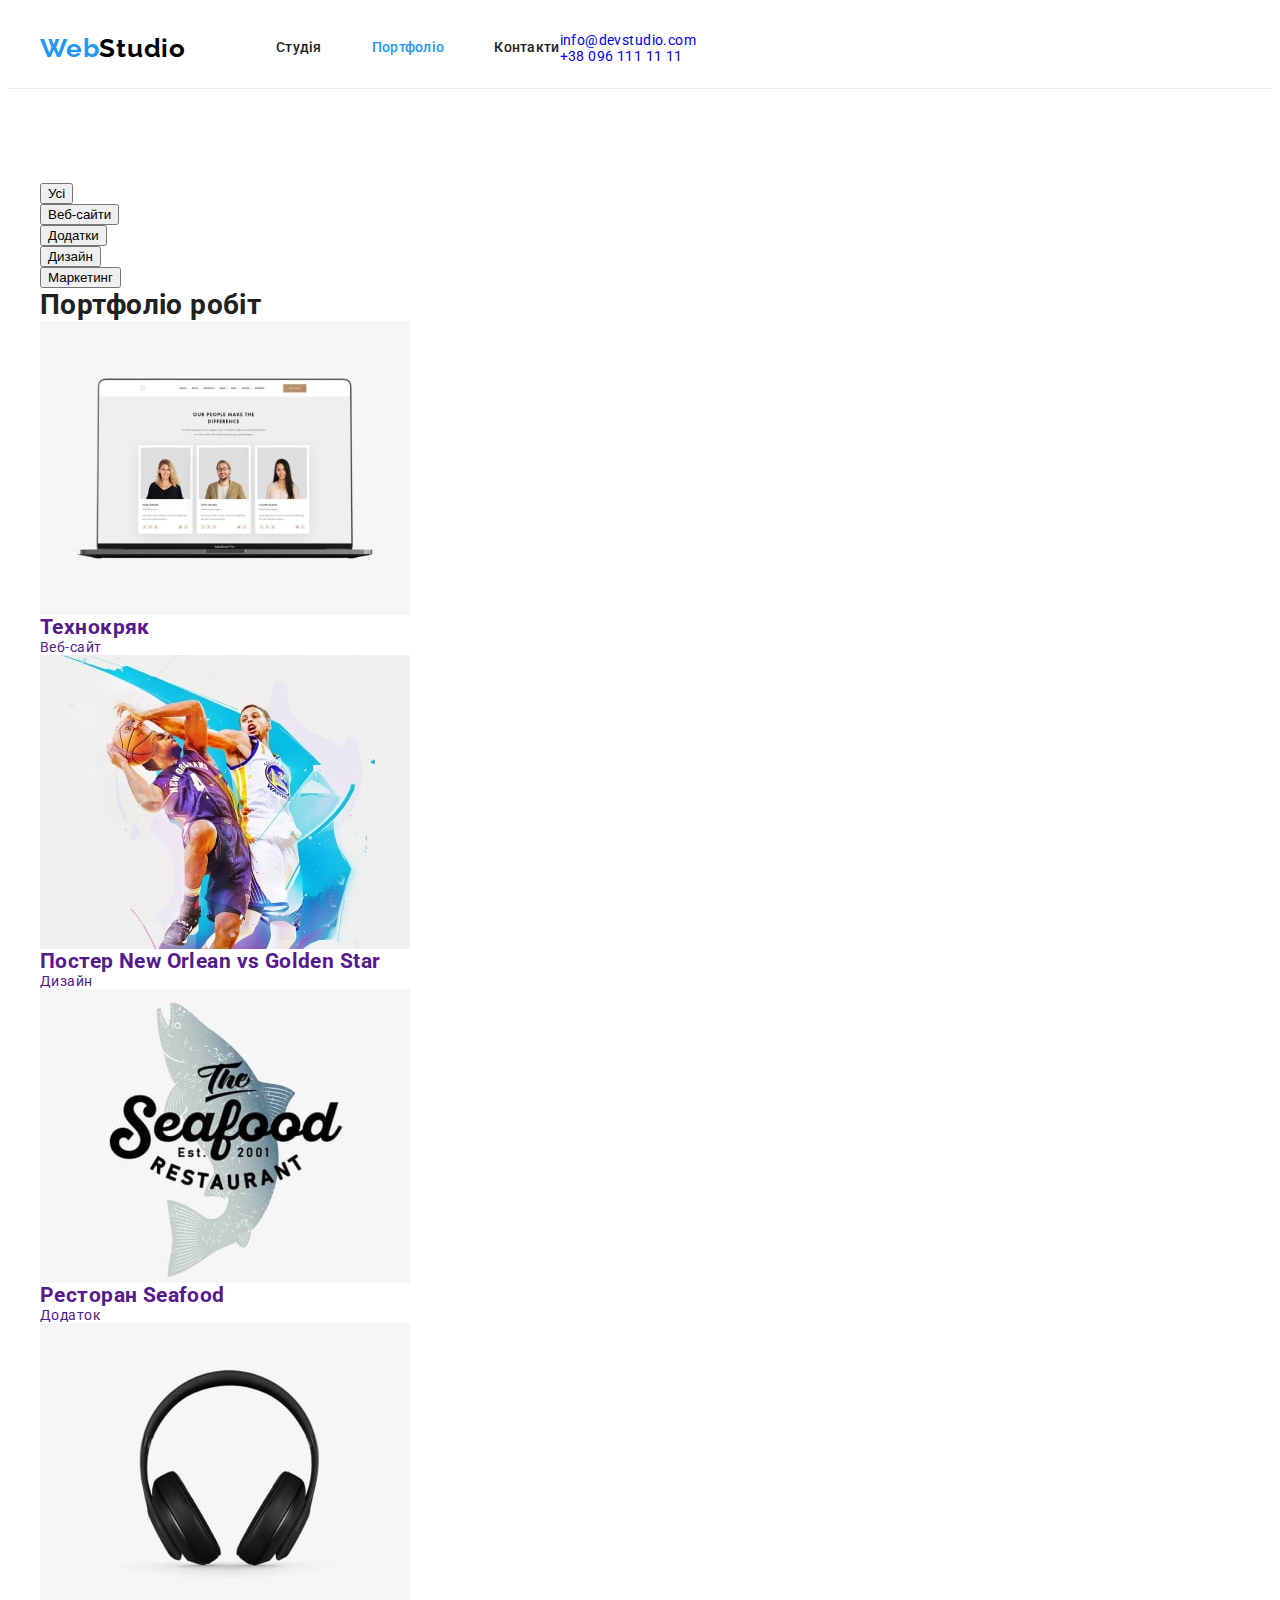
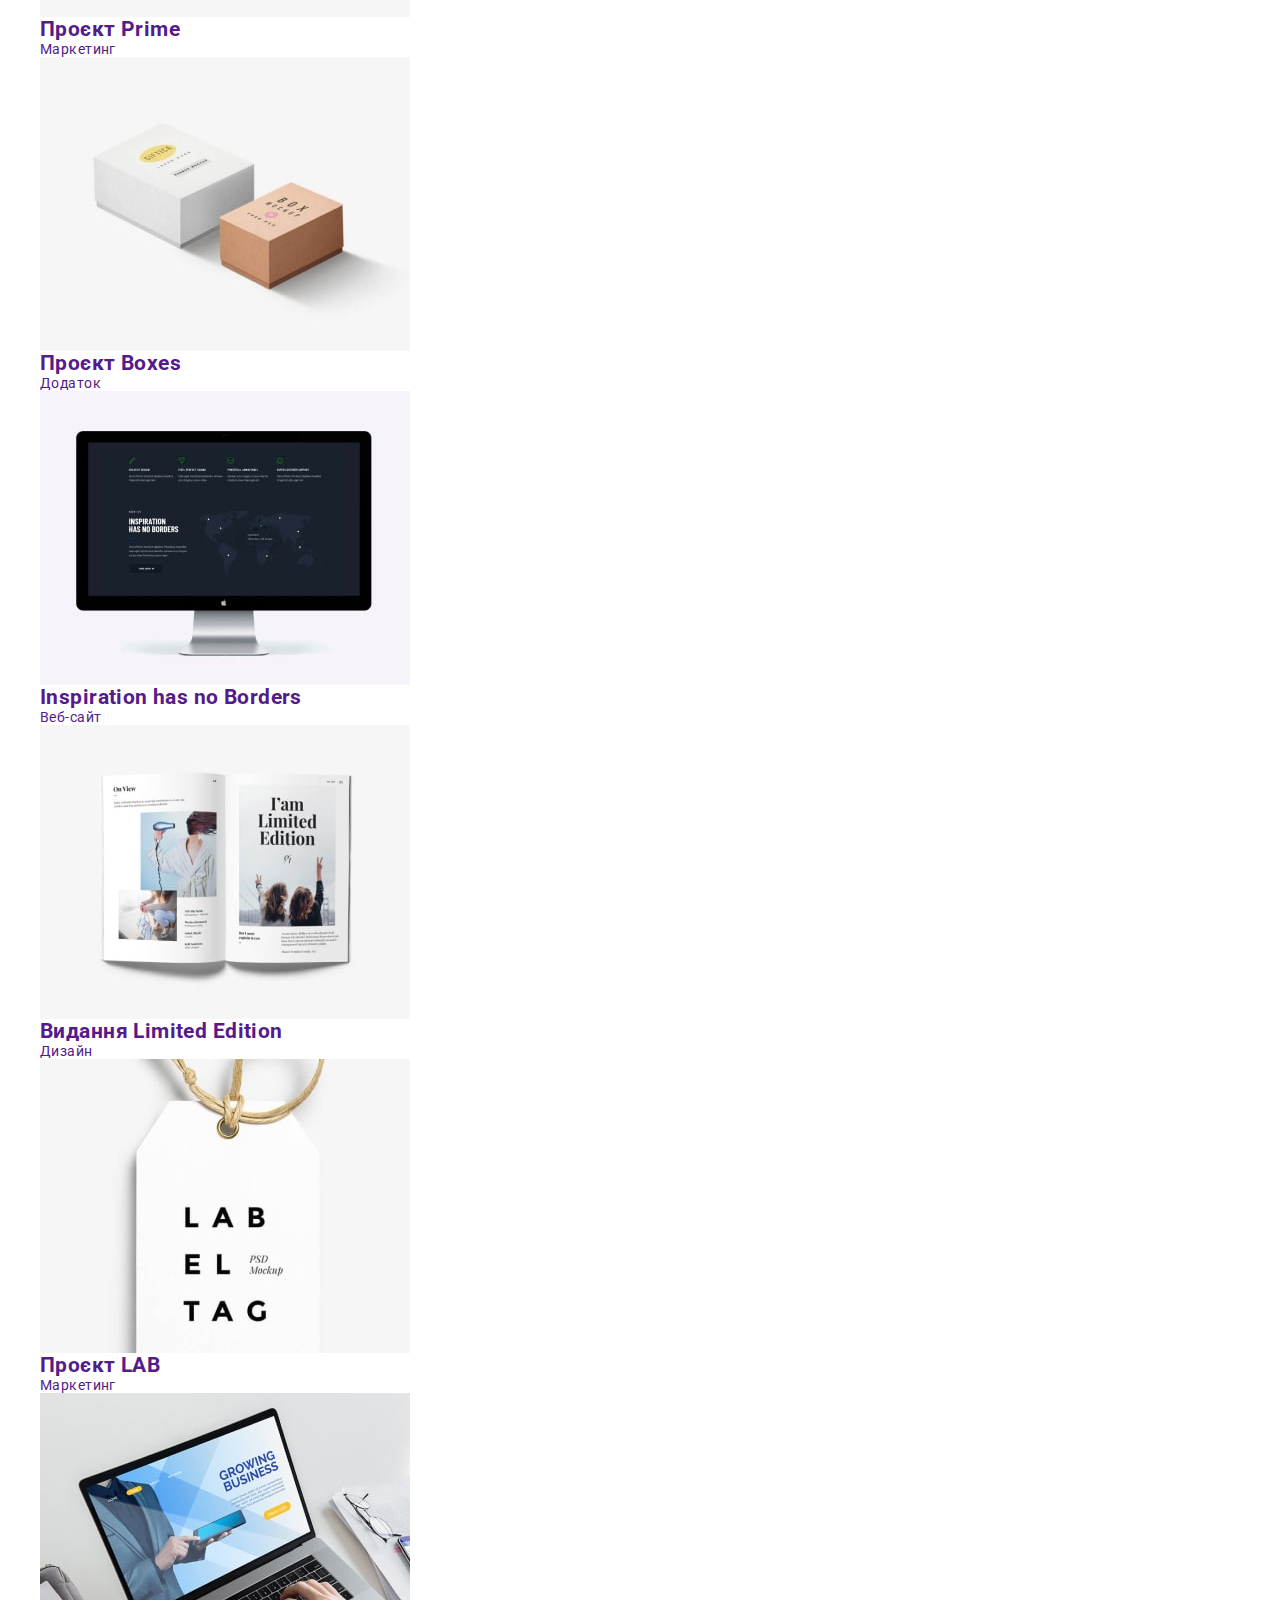
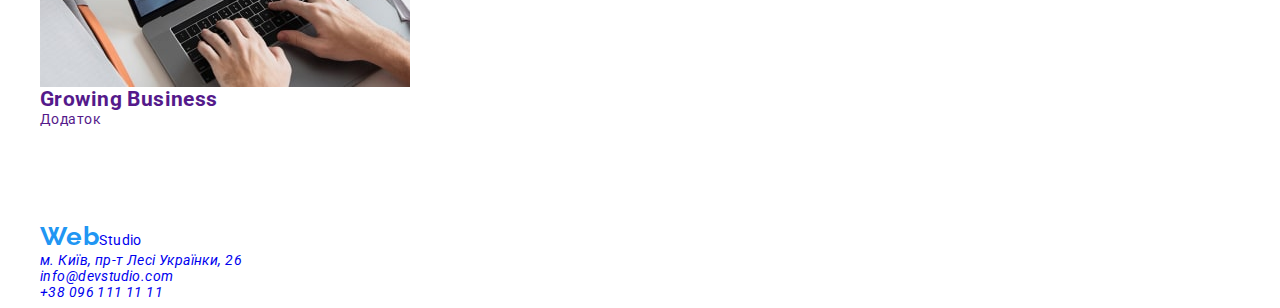
==== portfolio.html @ 4e90ebcf "copy files" ====
<!DOCTYPE html>
<html lang="uk">
  <head>
    <meta charset="UTF-8" />
    <meta http-equiv="X-UA-Compatible" content="IE=edge" />
    <meta name="viewport" content="width=device-width, initial-scale=1.0" />
    <title>My home work</title>
    <link
      rel="stylesheet"
      href="https://cdnjs.cloudflare.com/ajax/libs/modern-normalize/1.1.0/modern-normalize.min.css"
      integrity="sha512-wpPYUAdjBVSE4KJnH1VR1HeZfpl1ub8YT/NKx4PuQ5NmX2tKuGu6U/JRp5y+Y8XG2tV+wKQpNHVUX03MfMFn9Q=="
      crossorigin="anonymous"
      referrerpolicy="no-referrer"
    />
    <link rel="stylesheet" href="./css/style.css" />
    <link rel="preconnect" href="https://fonts.googleapis.com" />
    <link rel="preconnect" href="https://fonts.gstatic.com" crossorigin />
    <link
      href="https://fonts.googleapis.com/css2?family=Raleway:wght@700&family=Roboto:wght@400;500;700;900&display=swap"
      rel="stylesheet"
    />
  </head>
  <body>
    <!-- Хедер -->
    <header class="heder-section">
      <div class="container main-nav">
        <nav class="header-nav">
          <a class="logo-header link" href="./index.html"
            ><span class="logo-web">Web</span>Studio</a
          >
          <ul class="list site-nav">
            <li class="item"><a class="link nav-link" href="./index.html">Студія</a></li>
            <li class="item">
              <a class="link nav-link current" href="./portfolio.html">Портфоліо</a>
            </li>
            <li class="item"><a class="link nav-link" href="">Контакти</a></li>
          </ul>
        </nav>
        <ul class="list contact">
          <li class="contact-item">
            <a class="link header-email" href="mailto:info@devstudio.com">info@devstudio.com</a>
          </li>
          <li class="contact-item">
            <a class="link header-tel" href="tel:+380961111111">+38 096 111 11 11</a>
          </li>
        </ul>
      </div>
    </header>

    <!-- мєін -->
    <main>
      <section class="section">
        <div class="container">
          <!-- фільтр із кнопок -->
          <ul class="list btn-container">
            <li><button class="button-filter" type="button">Усі</button></li>
            <li><button class="button-filter" type="button">Веб-сайти</button></li>
            <li><button class="button-filter" type="button">Додатки</button></li>
            <li><button class="button-filter" type="button">Дизайн</button></li>
            <li><button class="button-filter" type="button">Маркетинг</button></li>
          </ul>

          <h1 class="visually-hidden">Портфоліо робіт</h1>

          <ul class="list net">
            <li class="net-item">
              <a class="link" href=""
                ><img class="picture-card" src="./images/texno.jpg" width="370" alt="img-card" />
                <div class="card-border">
                  <h2 class="title-card-portfolio">Технокряк</h2>
                  <p class="text-card-portfolio">Веб-сайт</p>
                </div></a
              >
            </li>

            <li class="net-item">
              <a class="link" href=""
                ><img class="picture-card" src="./images/poster.jpg" width="370" alt="img-card" />
                <div class="card-border">
                  <h2 class="title-card-portfolio">Постер New Orlean vs Golden Star</h2>
                  <p class="text-card-portfolio">Дизайн</p>
                </div></a
              >
            </li>

            <li class="net-item">
              <a class="link" href=""
                ><img
                  class="picture-card"
                  src="./images/restaurant.jpg"
                  width="370"
                  alt="img-card"
                />
                <div class="card-border">
                  <h2 class="title-card-portfolio">Ресторан Seafood</h2>
                  <p class="text-card-portfolio">Додаток</p>
                </div></a
              >
            </li>

            <li class="net-item">
              <a class="link" href=""
                ><img class="picture-card" src="./images/prime.jpg" width="370" alt="img-card" />
                <div class="card-border">
                  <h2 class="title-card-portfolio">Проєкт Prime</h2>
                  <p class="text-card-portfolio">Маркетинг</p>
                </div></a
              >
            </li>

            <li class="net-item">
              <a class="link" href=""
                ><img class="picture-card" src="./images/boxes.jpg" width="370" alt="img-card" />
                <div class="card-border">
                  <h2 class="title-card-portfolio">Проєкт Boxes</h2>
                  <p class="text-card-portfolio">Додаток</p>
                </div></a
              >
            </li>

            <li class="net-item">
              <a class="link" href=""
                ><img class="picture-card" src="./images/site.jpg" width="370" alt="img-card" />
                <div class="card-border">
                  <h2 class="title-card-portfolio">Inspiration has no Borders</h2>
                  <p class="text-card-portfolio">Веб-сайт</p>
                </div></a
              >
            </li>

            <li class="net-item">
              <a class="link" href=""
                ><img class="picture-card" src="./images/magazine.jpg" width="370" alt="img-card" />
                <div class="card-border">
                  <h2 class="title-card-portfolio">Видання Limited Edition</h2>
                  <p class="text-card-portfolio">Дизайн</p>
                </div></a
              >
            </li>

            <li class="net-item">
              <a class="link" href=""
                ><img class="picture-card" src="./images/lab.jpg" width="370" alt="img-card" />
                <div class="card-border">
                  <h2 class="title-card-portfolio">Проєкт LAB</h2>
                  <p class="text-card-portfolio">Маркетинг</p>
                </div></a
              >
            </li>

            <li class="net-item">
              <a class="link" href=""
                ><img class="picture-card" src="./images/addition.jpg" width="370" alt="img-card" />
                <div class="card-border">
                  <h2 class="title-card-portfolio">Growing Business</h2>
                  <p class="text-card-portfolio">Додаток</p>
                </div></a
              >
            </li>
          </ul>
        </div>
      </section>
    </main>
    <!-- Футер -->
    <footer class="footer">
      <div class="container">
        <a class="logo-footer link" href="./index.html"><span class="logo-web">Web</span>Studio</a>

        <address class="adress">
          <ul class="list">
            <li class="adress-item">
              <a
                class="fiz-adress link"
                href="https://goo.gl/maps/s4aSejZRAGrqeDKE9"
                target="_blank"
                rel="noreferrer noopener"
                >м. Київ, пр-т Лесі Українки, 26</a
              >
            </li>
            <li class="adress-item">
              <a class="footer-mail-phoneess link" href="mailto:info@devstudio.com"
                >info@devstudio.com</a
              >
            </li>
            <li class="adress-item">
              <a class="footer-mail-phoneess link" href="tel:+380961111111">+38 096 111 11 11</a>
            </li>
          </ul>
        </address>
      </div>
    </footer>
  </body>
</html>
---- css/style.css ----
:root {
  --body-background: #ffffff;
  --acent: #2196f3;
  --black-logo-header: #000000;
  --nav-header-link: #212121;
  --nav-header-contact: #757575;
  --hero-title: #ffffff;
  --button-hero: #2196f3;
  --hero-background: #2f303a;
  --title: #212121;
  --filter-buttons: #212121;
  --text: #212121;
  --white-logo-footer: #ffffff;
  --button-hero-title: #ffffff;
  --bkg-section-our-team: #f5f4fa;
  --footer-bkg: #2f303a;
  --logo-footer: #ffffff;
  --footer-mail-phone: rgba(255, 255, 255, 0.6);
  --fiz-adress: #ffffff;
  --button-filter: #f5f4fa;
  --button-title: #212121;
  --button-title-hover: #ffffff;
  --bkg-card-portfolio: #ffffff;
  --text-card-portfolio: #757575;
  --paragraf: #757575;
  --border-heder: #ececec;
  --border-heder-portfolio: #d9d9d9;
  --net-item-border: #eeeeee;
}

/*==== скидання стилів =====*/
p,
h1,
h2,
h3,
h4,
h5,
h6 {
  margin: 0;
}
ul {
  margin: 0;
  padding-left: 0;
}

body {
  font-family: 'Roboto', sans-serif;
  letter-spacing: 0.03em;
  font-size: 14px;
  color: var(--text);
  background-color: var(--body-background);
}

img {
  display: block;
  max-width: 100%;
  height: auto;
}
.list {
  list-style: none;
}

.link {
  text-decoration: none;
}

.container {
  width: 1200px;
  padding-left: 15px;
  padding-right: 15px;
  margin: 0 auto;
}

.section {
  padding-top: 94px;
  padding-bottom: 94px;
}

/* ====HEADER ====*/
.heder-section {
  border-bottom: 1px solid var(--border-heder);
}

.header-nav {
  display: flex;
  align-items: center;
}

.main-nav {
  display: flex;
  align-items: center;
}

.logo-web {
  font-family: 'Raleway';
  font-style: normal;
  font-weight: 700;
  font-size: 26px;
  line-height: 1.19;
  letter-spacing: 0.03em;
  color: var(--acent);
}

.logo-header {
  font-family: 'Raleway';
  font-style: normal;
  font-weight: 700;
  font-size: 26px;
  line-height: 1.19;
  letter-spacing: 0.03em;
  color: var(--black-logo-header);
}

.site-nav {
  display: flex;
  margin-left: 90px;
}

.site-nav .item:not(:last-child) {
  margin-right: 50px;
}

.nav-link {
  display: block;
  padding-top: 32px;
  padding-bottom: 32px;

  font-weight: 500;
  font-size: 14px;
  line-height: 1.14;
  letter-spacing: 0.02em;
  color: var(--nav-header-link);
}

.current {
  color: var(--acent);

.nav-link:hover,
.nav-link:focus {
  color: var(--acent);
}

.contact {
  display: flex;
  margin-left: auto;
}

.contact-item {
  display: block;
}

.contact-item + .contact-item {
  margin-left: 50px;
}

.header-tel,
.header-email {
  font-weight: 500;
  font-size: 14px;
  line-height: 1.14;
  letter-spacing: 0.02em;
  color: #757575;
}

.header-tel:hover,
.header-tel:focus {
  color: var(--acent);
}

.header-email:hover,
.header-email:focus {
  color: var(--acent);
}

/* =============HERO=============== */
/* .hero.section {
  width: 1600px;
  margin: 0 auto;
  text-align: center; */

.hero-title {
  text-align: center;
  margin-left: auto;
  margin-right: auto;
  margin-bottom: 30px;
  width: 696px;

  font-weight: 900;
  font-size: 44px;
  line-height: 1.36;
  letter-spacing: 0.06em;
  text-transform: uppercase;
  color: var(--hero-title);
}

.hero {
  background-color: var(--hero-background);
  padding-top: 200px;
  padding-bottom: 200px;
}

.button-hero {
  min-width: 216px;
  margin-left: auto;
  margin-right: auto;
  /* margin-bottom: 200px; */
  padding: 10px 32px;

  border-radius: 4px;
  font-family: 'Roboto';
  font-weight: 700;
  font-size: 16px;
  line-height: 1.88;
  display: flex;
  align-items: center;
  text-align: center;
  letter-spacing: 0.06em;
  border: none;
  cursor: pointer;
  background: var(--button-hero);
  color: var(--button-hero-title);
}

/* наші переваги */

.visually-hidden {
  position: absolute;
  white-space: nowrap;
  width: 1px;
  height: 1px;
  overflow: hidden;
  border: 0;
  padding: 0;
  clip: rect(0 0 0 0);
  clip-path: inset(50%);
  margin: -1px;
}

.list-benefits {
  display: flex;
  gap: 30px;
}

.title {
  margin-bottom: 10px;

  font-weight: 700;
  font-size: 14px;
  line-height: 1.4;
  letter-spacing: 0.03em;
  text-transform: uppercase;
  color: var(--title);
}

.no-puding-top {
  padding-top: 0;
}

.sention-title {
  text-align: center;
  margin-bottom: 50px;

  font-weight: 700;
  font-size: 36px;
  line-height: 1.17;
  color: var(--title);
}

.text {
  /* margin-bottom: 10px; */

  font-weight: 400;
  font-size: 14px;
  line-height: 1.71;
  letter-spacing: 0.03em;
  color: var(--paragraf);
}

.our-work {
  display: flex;
  gap: 30px;
}

/* <!-- Наша команда --> */
.section-our-team {
  background-color: var(--bkg-section-our-team);
}
.team-container {
  display: flex;
  gap: 30px;
}

.card {
  box-shadow: 0px 1px 3px rgba(0, 0, 0, 0.12), 0px 1px 1px rgba(0, 0, 0, 0.14),
    0px 2px 1px rgba(0, 0, 0, 0.2);
  border-radius: 0px 0px 4px 4px;
  background: #ffffff;
}

.card-subtitle {
  padding-top: 30px;
  padding-bottom: 30px;
}

.title-card {
  margin-bottom: 10px;

  font-weight: 500;
  font-size: 16px;
  line-height: 1.19;
  text-align: center;
  letter-spacing: 0.03em;
  color: var(--title);
}

.text-card {
  font-size: 16px;
  line-height: 1.19;
  text-align: center;
  letter-spacing: 0.03em;
  color: var(--paragraf);
}

/* ==================FOOTER================== */
.footer {
  padding-top: 60px;
  padding-bottom: 60px;
  background-color: var(--footer-bkg);
}

.logo-footer {
  font-family: 'Raleway';
  font-style: normal;
  font-weight: 700;
  font-size: 26px;
  line-height: 1.19;
  letter-spacing: 0.03em;
  color: var(--white-logo-footer);
}

.adress {
  margin-top: 20px;
}

.adress-item:not(:last-child) {
  margin-bottom: 9px;
}

.fiz-adress {
  font-style: normal;
  font-weight: 400;
  font-size: 14px;
  line-height: 1.71;
  letter-spacing: 0.03em;
  color: var(--fiz-adress);
}

.fiz-adress:hover,
.fiz-adress:focus {
  color: var(--acent);
}

.footer-mail-phoneess {
  font-style: normal;
  font-weight: 400;
  font-size: 14px;
  line-height: 1.72;
  letter-spacing: 0.03em;
  color: rgba(255, 255, 255, 0.6);
}

.footer-mail-phoneess:hover,
.footer-mail-phoneess:focus {
  color: var(--acent);
}

/*==== Portfolio ====*/ /*==== Portfolio ====*/
/*==== Portfolio ====*/ /*==== Portfolio ====*/
/*==== Portfolio ====*/ /*==== Portfolio ====*/
/*==== Portfolio ====*/ /*==== Portfolio ====*/
/*==== Portfolio ====*/ /*==== Portfolio ====*/
/*==== Portfolio ====*/ /*==== Portfolio ====*/
/*==== Portfolio ====*/ /*==== Portfolio ====*/
/*==== Portfolio ====*/ /*==== Portfolio ====*/
/*==== Portfolio ====*/ /*==== Portfolio ====*/
/*==== Portfolio ====*/ /*==== Portfolio ====*/

.btn-container {
  display: flex;
  gap: 8px;
  justify-content: center;
  margin-bottom: 50px;
}

.button-filter {
  padding: 6px 22px;
  font-family: inherit;
  font-weight: 500;
  font-size: 16px;
  line-height: 1.63;
  text-align: center;
  letter-spacing: inherit;
  border-radius: 4px;
  border: none;
  color: var(--button-title);
  background-color: var(--button-filter);
  cursor: pointer;
  box-shadow: 0px 3px 1px rgba(0, 0, 0, 0.1), 0px 1px 2px rgba(0, 0, 0, 0.08),
    0px 2px 2px rgba(0, 0, 0, 0.12);
  border-radius: 4px;
}

.button-filter:hover,
.button-filter:focus {
  color: var(--button-title-hover);
  background-color: var(--acent);
}

/* ==== побудова сітки ===== */
.list.net {
  display: flex;
  gap: 30px;
  flex-wrap: wrap;
}

.net-item {
  width: calc((100% - 60px) / 3);
}

.card-border {
  /* border: 1px solid var(--net-item-border); */
  border-left: 1px solid var(--net-item-border);
  border-right: 1px solid var(--net-item-border);
  border-bottom: 1px solid var(--net-item-border);
  padding: 20px 24px;
}

.picture-card {
  display: block;
}

.title-card-portfolio {
  margin-bottom: 4px;

  font-weight: 700;
  font-size: 18px;
  line-height: 2;
  letter-spacing: 0.06em;
  color: var(--title);
}

.text-card-portfolio {
  font-weight: 400;
  font-size: 16px;
  line-height: 1.88;
  letter-spacing: 0.03em;
  color: var(--text-card-portfolio);
}
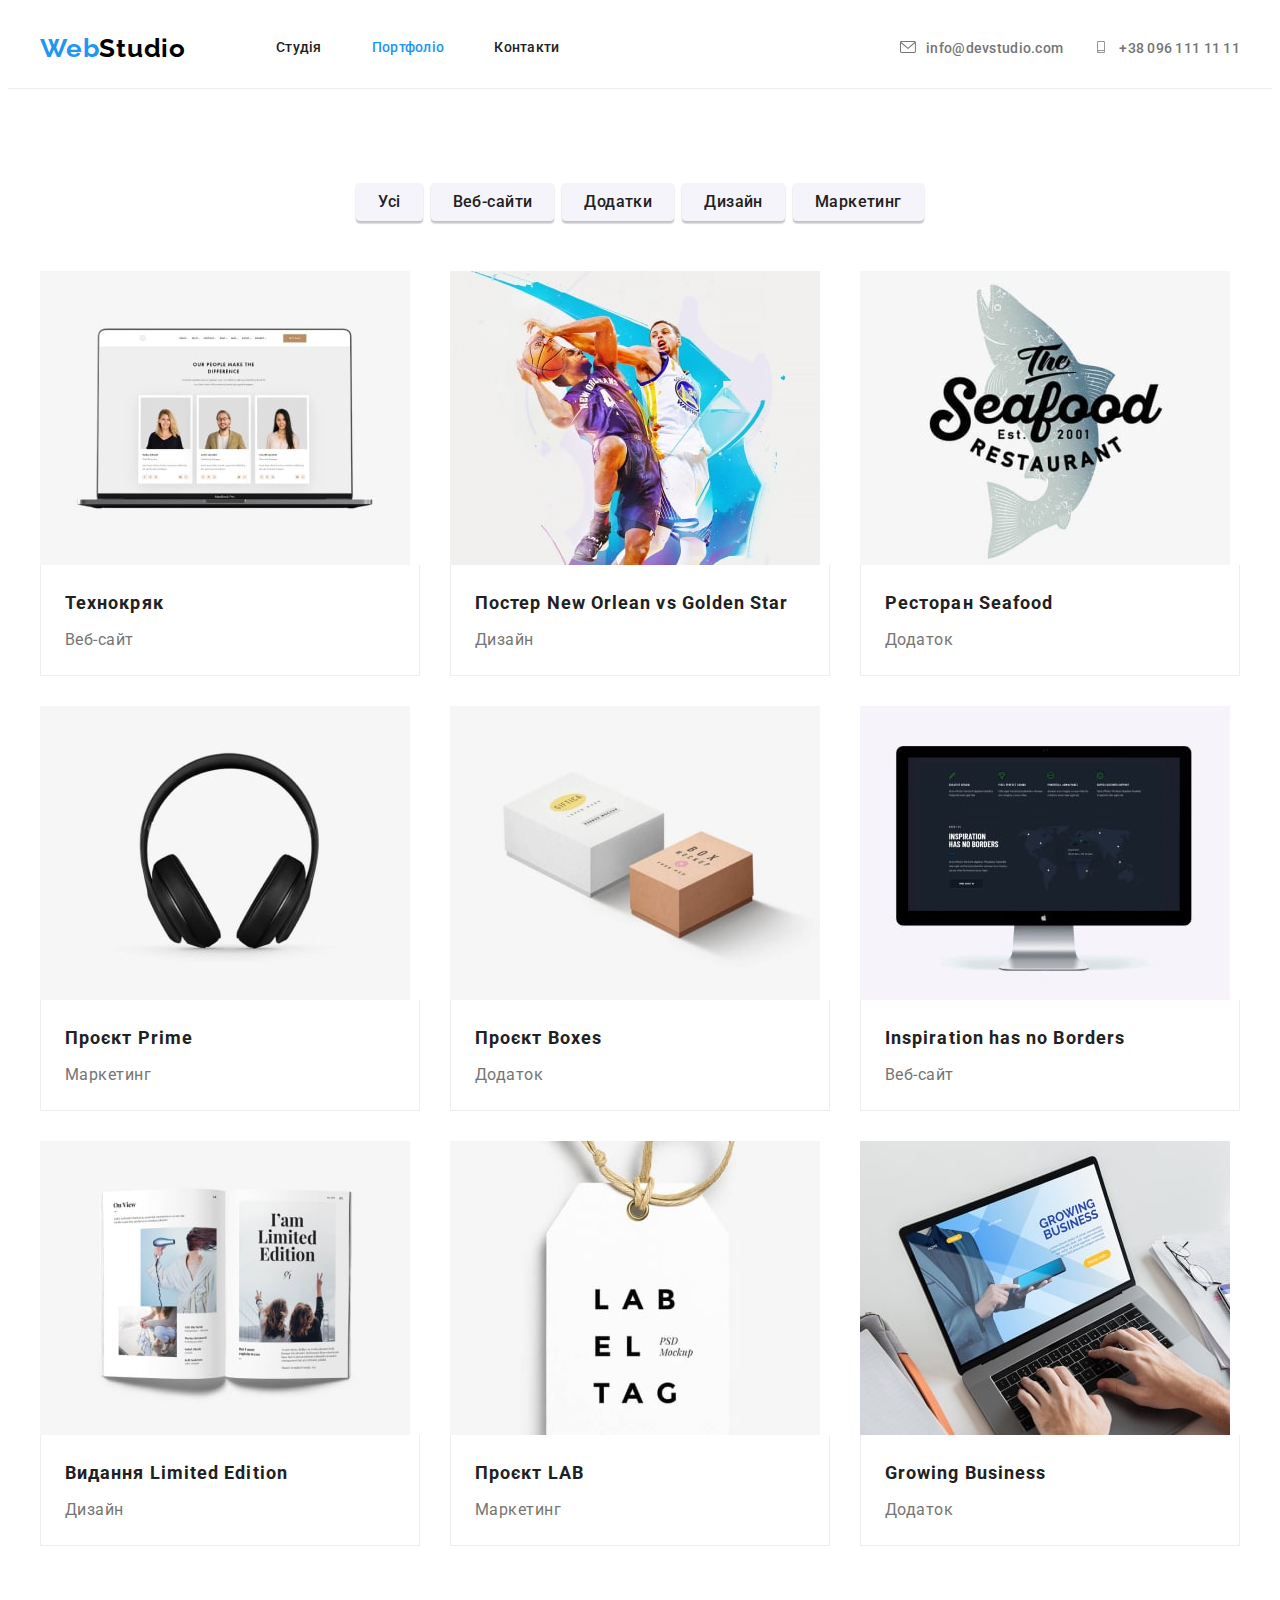
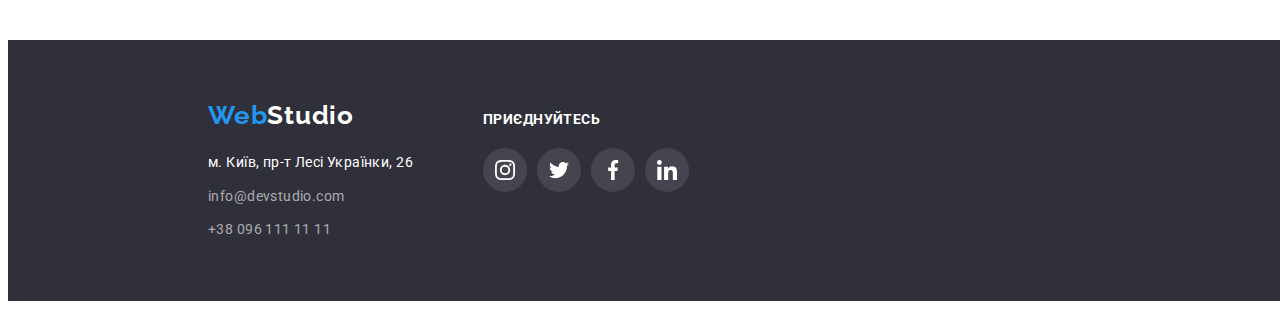
==== commit 720dbe15: "студія готова + хедер + футер" ====
--- a/portfolio.html
+++ b/portfolio.html
@@ -36,12 +36,22 @@
             <li class="item"><a class="link nav-link" href="">Контакти</a></li>
           </ul>
         </nav>
+
         <ul class="list contact">
-          <li class="contact-item">
-            <a class="link header-email" href="mailto:info@devstudio.com">info@devstudio.com</a>
+          <li>
+            <a class="link header-contact" href="mailto:info@devstudio.com">
+              <svg class="svg-envelope" width="16" height="12">
+                <use href="./images/icons.svg#icon-envelope"></use></svg
+              >info@devstudio.com
+            </a>
           </li>
-          <li class="contact-item">
-            <a class="link header-tel" href="tel:+380961111111">+38 096 111 11 11</a>
+
+          <li>
+            <a class="link header-contact" href="tel:+380961111111"
+              ><svg class="svg-tel" width="16" height="12">
+                <use href="./images/icons.svg#icon-smartphone"></use></svg
+              >+38 096 111 11 11</a
+            >
           </li>
         </ul>
       </div>
@@ -164,29 +174,67 @@
     <!-- Футер -->
     <footer class="footer">
       <div class="container">
-        <a class="logo-footer link" href="./index.html"><span class="logo-web">Web</span>Studio</a>
-
-        <address class="adress">
-          <ul class="list">
-            <li class="adress-item">
-              <a
-                class="fiz-adress link"
-                href="https://goo.gl/maps/s4aSejZRAGrqeDKE9"
-                target="_blank"
-                rel="noreferrer noopener"
-                >м. Київ, пр-т Лесі Українки, 26</a
-              >
-            </li>
-            <li class="adress-item">
-              <a class="footer-mail-phoneess link" href="mailto:info@devstudio.com"
-                >info@devstudio.com</a
-              >
-            </li>
-            <li class="adress-item">
-              <a class="footer-mail-phoneess link" href="tel:+380961111111">+38 096 111 11 11</a>
-            </li>
-          </ul>
-        </address>
+        <div class="footer-wrap">
+          <div class="left-colum-footer">
+            <a class="logo-footer link" href="./index.html"
+              ><span class="logo-web">Web</span>Studio</a
+            >
+
+            <address class="adress">
+              <ul class="list">
+                <li class="adress-item">
+                  <a
+                    class="fiz-adress link"
+                    href="https://goo.gl/maps/s4aSejZRAGrqeDKE9"
+                    target="_blank"
+                    rel="noreferrer noopener"
+                    >м. Київ, пр-т Лесі Українки, 26</a
+                  >
+                </li>
+                <li class="adress-item">
+                  <a class="footer-mail-phoneess link" href="mailto:info@devstudio.com"
+                    >info@devstudio.com</a
+                  >
+                </li>
+                <li class="adress-item">
+                  <a class="footer-mail-phoneess link" href="tel:+380961111111"
+                    >+38 096 111 11 11</a
+                  >
+                </li>
+              </ul>
+            </address>
+          </div>
+
+          <div class="right-colum-footer">
+            <h3 class="title-join">приєднуйтесь</h3>
+            <ul class="list soc-list-footer">
+              <li class="soc-item-footer">
+                <a href="" class="soc-item-link-footer"
+                  ><svg width="20px" height="20px" class="ins-foo">
+                    <use href="./images/icons.svg#icon-ins"></use></svg
+                ></a>
+              </li>
+              <li class="soc-item-footer">
+                <a href="" class="soc-item-link-footer"
+                  ><svg width="20px" height="20px" class="twi-foo">
+                    <use href="./images/icons.svg#icon-twi"></use></svg
+                ></a>
+              </li>
+              <li class="soc-item-footer">
+                <a href="" class="soc-item-link-footer"
+                  ><svg width="20px" height="20px" class="fac-foo">
+                    <use href="./images/icons.svg#icon-fac"></use></svg
+                ></a>
+              </li>
+              <li class="soc-item-footer">
+                <a href="" class="soc-item-link-footer"
+                  ><svg width="20px" height="20px" class="lin-foo">
+                    <use href="./images/icons.svg#icon-lin"></use></svg
+                ></a>
+              </li>
+            </ul>
+          </div>
+        </div>
       </div>
     </footer>
   </body>
--- a/css/style.css
+++ b/css/style.css
@@ -26,6 +26,14 @@
   --border-heder: #ececec;
   --border-heder-portfolio: #d9d9d9;
   --net-item-border: #eeeeee;
+  --icon-benefit: #f5f4fa;
+  --svg-tel: #757575;
+  --svg-envelope: #757575;
+  --svg-soc-icon: #afb1b8;
+  --svg-color-hover: #ffffff;
+  --svg-client: #afb1b8;
+  --title-join: #ffffff;
+  --svg-color-footer: #ffffff;
 }
 
 /*==== скидання стилів =====*/
@@ -43,14 +51,6 @@
   padding-left: 0;
 }
 
-body {
-  font-family: 'Roboto', sans-serif;
-  letter-spacing: 0.03em;
-  font-size: 14px;
-  color: var(--text);
-  background-color: var(--body-background);
-}
-
 img {
   display: block;
   max-width: 100%;
@@ -59,9 +59,18 @@
 .list {
   list-style: none;
 }
+/* =========================================== */
 
 .link {
   text-decoration: none;
+}
+
+body {
+  font-family: 'Roboto', sans-serif;
+  letter-spacing: 0.03em;
+  font-size: 14px;
+  color: var(--text);
+  background-color: var(--body-background);
 }
 
 .container {
@@ -134,6 +143,7 @@
 
 .current {
   color: var(--acent);
+}
 
 .nav-link:hover,
 .nav-link:focus {
@@ -143,18 +153,10 @@
 .contact {
   display: flex;
   margin-left: auto;
-}
-
-.contact-item {
-  display: block;
-}
-
-.contact-item + .contact-item {
-  margin-left: 50px;
-}
-
-.header-tel,
-.header-email {
+  gap: 30px;
+}
+
+.header-contact {
   font-weight: 500;
   font-size: 14px;
   line-height: 1.14;
@@ -162,21 +164,21 @@
   color: #757575;
 }
 
-.header-tel:hover,
-.header-tel:focus {
+.svg-envelope {
+  fill: currentColor;
+  margin-right: 10px;
+}
+
+.svg-tel {
+  fill: currentColor;
+  margin-right: 10px;
+}
+.header-contact:hover,
+.header-contact:focus {
   color: var(--acent);
 }
 
-.header-email:hover,
-.header-email:focus {
-  color: var(--acent);
-}
-
 /* =============HERO=============== */
-/* .hero.section {
-  width: 1600px;
-  margin: 0 auto;
-  text-align: center; */
 
 .hero-title {
   text-align: center;
@@ -197,6 +199,11 @@
   background-color: var(--hero-background);
   padding-top: 200px;
   padding-bottom: 200px;
+  max-width: 1600px;
+  margin: 0 auto;
+
+  background-image: linear-gradient(to right, rgba(47, 48, 58, 0.4), rgba(47, 48, 58, 0.4)),
+    url(../images/hero.jpg);
 }
 
 .button-hero {
@@ -241,6 +248,15 @@
   gap: 30px;
 }
 
+.icon-area {
+  display: flex;
+  border-radius: 4px;
+  justify-content: center;
+  background-color: var(--icon-benefit);
+  padding: 25px 102px;
+  margin-bottom: 30px;
+}
+
 .title {
   margin-bottom: 10px;
 
@@ -284,6 +300,8 @@
 /* <!-- Наша команда --> */
 .section-our-team {
   background-color: var(--bkg-section-our-team);
+  width: 1600px;
+  margin: 0 auto;
 }
 .team-container {
   display: flex;
@@ -319,13 +337,113 @@
   text-align: center;
   letter-spacing: 0.03em;
   color: var(--paragraf);
+  margin-bottom: 16px;
+}
+
+.soc-list {
+  display: flex;
+  justify-content: center;
+  gap: 10px;
+}
+
+.soc-item {
+  width: 44px;
+  height: 44px;
+}
+
+.soc-item-link {
+  width: 100%;
+  height: 100%;
+  border-radius: 50%;
+  display: flex;
+  align-items: center;
+  justify-content: center;
+  color: var(--svg-soc-icon);
+}
+
+.ins {
+  fill: currentColor;
+}
+
+.twi {
+  fill: currentColor;
+}
+
+.fac {
+  fill: currentColor;
+}
+
+.lin {
+  fill: currentColor;
+}
+
+.soc-item-link:hover,
+.soc-item-link:focus {
+  background-color: var(--acent);
+  color: var(--svg-color-hover);
+}
+
+/* ==== Наші клієнти ==== */
+
+.section-clients {
+  margin-bottom: 50px;
+}
+
+.client-list {
+  display: flex;
+  gap: 30px;
+}
+
+.client-item {
+  width: calc((100% - 150px) / 6);
+  height: 92px;
+}
+
+.client-link {
+  width: 100%;
+  height: 100%;
+  border: 1px solid var(--svg-client);
+  border-radius: 4px;
+  display: flex;
+  align-items: center;
+  justify-content: center;
+  color: var(--svg-client);
+}
+
+.client1 {
+  fill: currentColor;
+}
+.client2 {
+  fill: currentColor;
+}
+.client3 {
+  fill: currentColor;
+}
+.client4 {
+  fill: currentColor;
+}
+
+.client5 {
+  fill: currentColor;
+}
+.client6 {
+  fill: currentColor;
+}
+
+.client-link:hover,
+.client-link:focus {
+  border: 1px solid var(--acent);
+  color: var(--acent);
 }
 
 /* ==================FOOTER================== */
 .footer {
+  /* display: flex; */
   padding-top: 60px;
   padding-bottom: 60px;
   background-color: var(--footer-bkg);
+  width: 1600px;
+  margin: 0 auto;
 }
 
 .logo-footer {
@@ -372,6 +490,69 @@
 .footer-mail-phoneess:hover,
 .footer-mail-phoneess:focus {
   color: var(--acent);
+}
+
+.footer-wrap {
+  display: flex;
+  gap: 70px;
+  align-items: baseline;
+}
+
+.title-join {
+  font-family: 'Roboto';
+  font-style: normal;
+  font-weight: 700;
+  font-size: 14px;
+  line-height: 1.14;
+  letter-spacing: 0.03em;
+  text-transform: uppercase;
+  color: var(--title-join);
+  margin-bottom: 20px;
+}
+
+.soc-list-footer {
+  display: flex;
+  align-items: center;
+  justify-content: left;
+  gap: 10px;
+}
+
+.soc-item-footer {
+  width: 44px;
+  height: 44px;
+}
+
+.soc-item-link-footer {
+  display: flex;
+  align-items: center;
+  justify-content: center;
+  width: 100%;
+  height: 100%;
+  color: var(--svg-color-footer);
+  background-color: #1388e7;
+  border-radius: 50%;
+  background: rgba(255, 255, 255, 0.1);
+}
+
+.ins-foo {
+  fill: currentColor;
+}
+
+.twi-foo {
+  fill: currentColor;
+}
+
+.fac-foo {
+  fill: currentColor;
+}
+
+.lin-foo {
+  fill: currentColor;
+}
+
+.soc-item-link-footer:hover,
+.soc-item-link-footer:focus {
+  background-color: var(--acent);
 }
 
 /*==== Portfolio ====*/ /*==== Portfolio ====*/
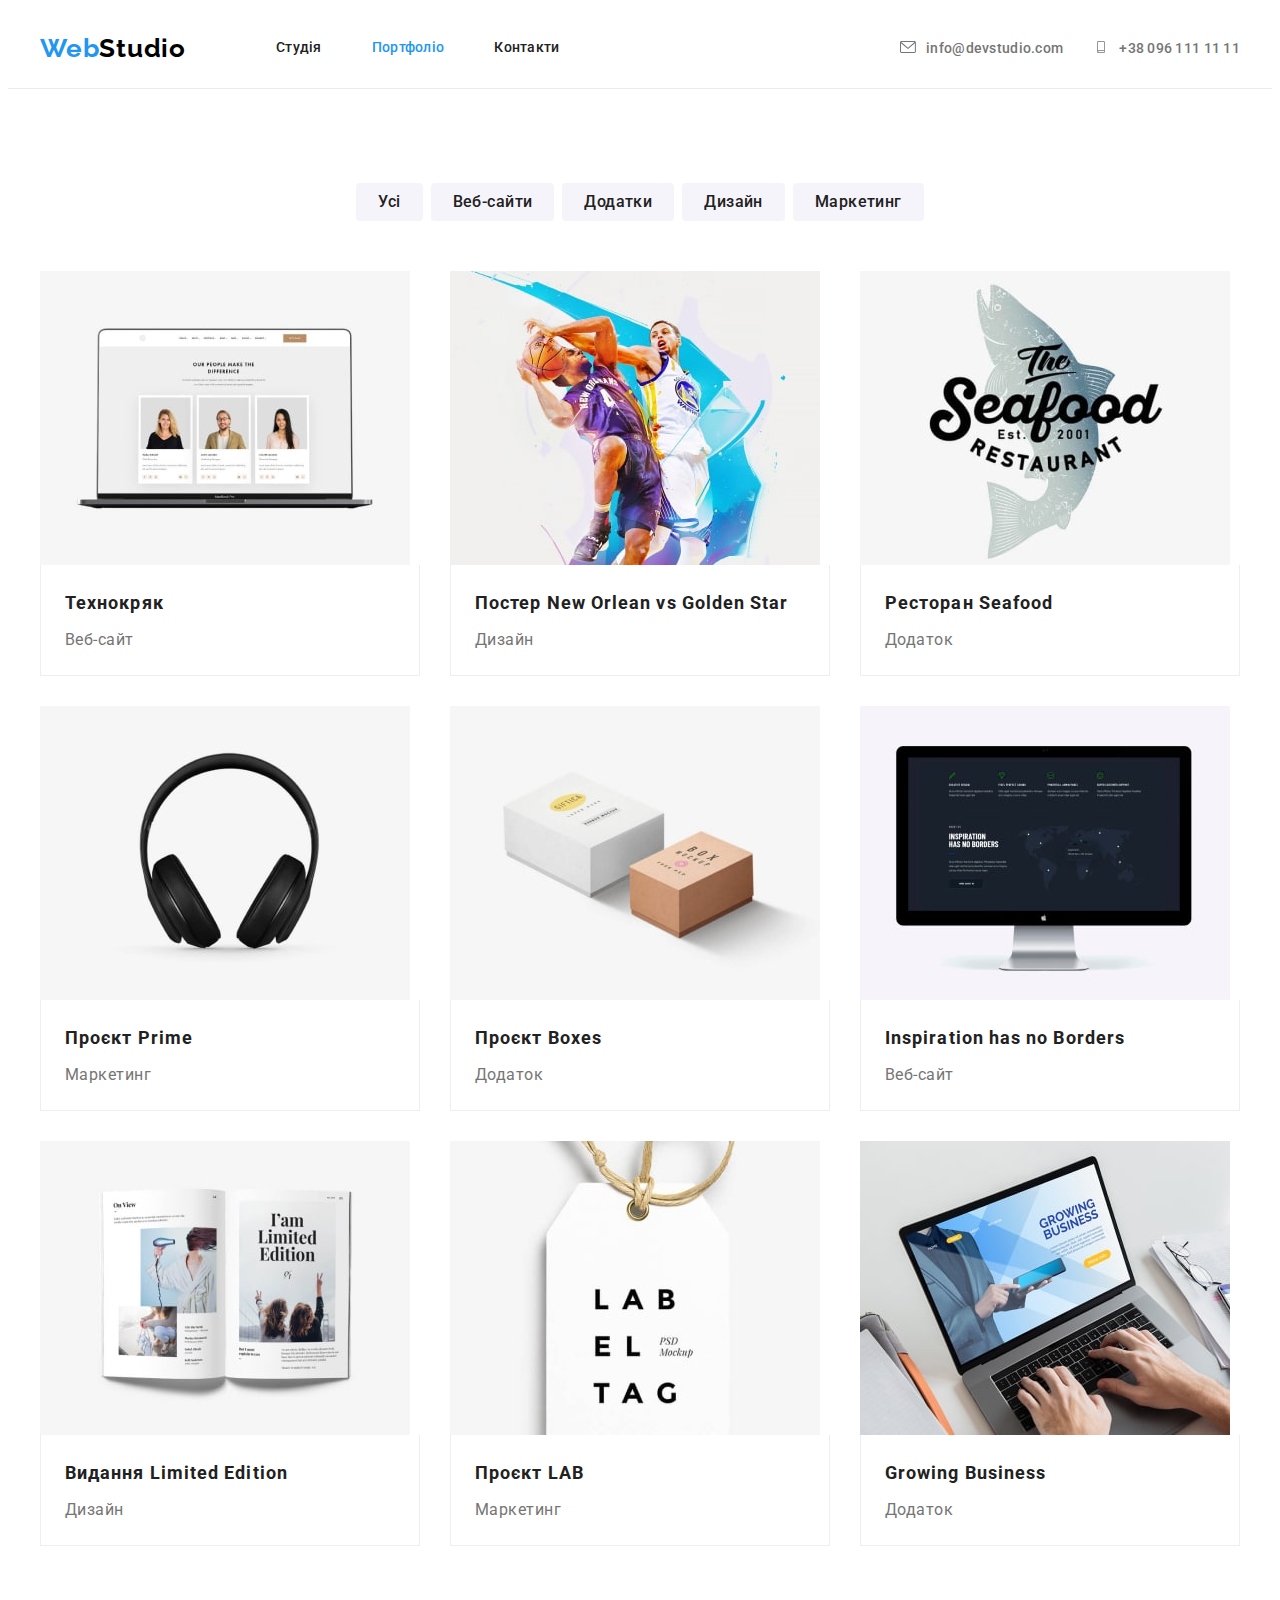
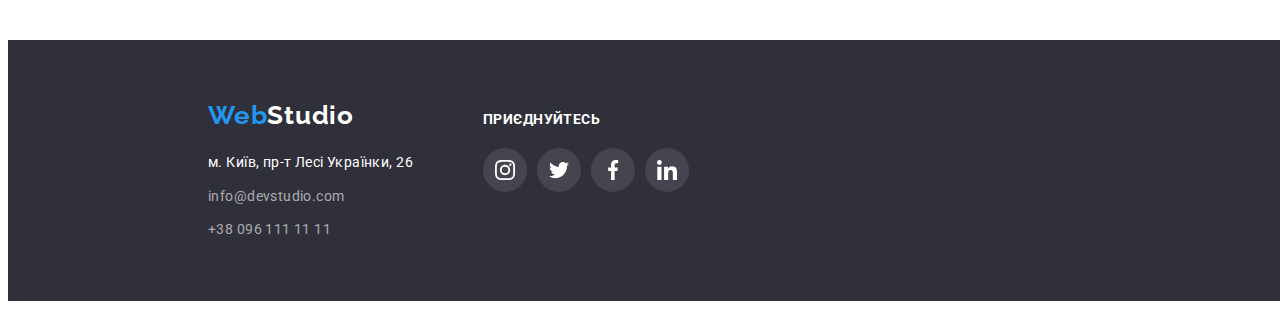
==== commit 022a551f: "все готово" ====
--- a/portfolio.html
+++ b/portfolio.html
@@ -74,7 +74,7 @@
 
           <ul class="list net">
             <li class="net-item">
-              <a class="link" href=""
+              <a class="link card-portfolio" href=""
                 ><img class="picture-card" src="./images/texno.jpg" width="370" alt="img-card" />
                 <div class="card-border">
                   <h2 class="title-card-portfolio">Технокряк</h2>
@@ -84,7 +84,7 @@
             </li>
 
             <li class="net-item">
-              <a class="link" href=""
+              <a class="link card-portfolio" href=""
                 ><img class="picture-card" src="./images/poster.jpg" width="370" alt="img-card" />
                 <div class="card-border">
                   <h2 class="title-card-portfolio">Постер New Orlean vs Golden Star</h2>
@@ -94,7 +94,7 @@
             </li>
 
             <li class="net-item">
-              <a class="link" href=""
+              <a class="link card-portfolio" href=""
                 ><img
                   class="picture-card"
                   src="./images/restaurant.jpg"
@@ -109,7 +109,7 @@
             </li>
 
             <li class="net-item">
-              <a class="link" href=""
+              <a class="link card-portfolio" href=""
                 ><img class="picture-card" src="./images/prime.jpg" width="370" alt="img-card" />
                 <div class="card-border">
                   <h2 class="title-card-portfolio">Проєкт Prime</h2>
@@ -119,7 +119,7 @@
             </li>
 
             <li class="net-item">
-              <a class="link" href=""
+              <a class="link card-portfolio" href=""
                 ><img class="picture-card" src="./images/boxes.jpg" width="370" alt="img-card" />
                 <div class="card-border">
                   <h2 class="title-card-portfolio">Проєкт Boxes</h2>
@@ -129,7 +129,7 @@
             </li>
 
             <li class="net-item">
-              <a class="link" href=""
+              <a class="link card-portfolio" href=""
                 ><img class="picture-card" src="./images/site.jpg" width="370" alt="img-card" />
                 <div class="card-border">
                   <h2 class="title-card-portfolio">Inspiration has no Borders</h2>
@@ -139,7 +139,7 @@
             </li>
 
             <li class="net-item">
-              <a class="link" href=""
+              <a class="link card-portfolio" href=""
                 ><img class="picture-card" src="./images/magazine.jpg" width="370" alt="img-card" />
                 <div class="card-border">
                   <h2 class="title-card-portfolio">Видання Limited Edition</h2>
@@ -149,7 +149,7 @@
             </li>
 
             <li class="net-item">
-              <a class="link" href=""
+              <a class="link card-portfolio" href=""
                 ><img class="picture-card" src="./images/lab.jpg" width="370" alt="img-card" />
                 <div class="card-border">
                   <h2 class="title-card-portfolio">Проєкт LAB</h2>
@@ -159,7 +159,7 @@
             </li>
 
             <li class="net-item">
-              <a class="link" href=""
+              <a class="link card-portfolio" href=""
                 ><img class="picture-card" src="./images/addition.jpg" width="370" alt="img-card" />
                 <div class="card-border">
                   <h2 class="title-card-portfolio">Growing Business</h2>
--- a/css/style.css
+++ b/css/style.css
@@ -586,15 +586,15 @@
   color: var(--button-title);
   background-color: var(--button-filter);
   cursor: pointer;
-  box-shadow: 0px 3px 1px rgba(0, 0, 0, 0.1), 0px 1px 2px rgba(0, 0, 0, 0.08),
-    0px 2px 2px rgba(0, 0, 0, 0.12);
-  border-radius: 4px;
 }
 
 .button-filter:hover,
 .button-filter:focus {
   color: var(--button-title-hover);
   background-color: var(--acent);
+  box-shadow: 0px 3px 1px rgba(0, 0, 0, 0.1), 0px 1px 2px rgba(0, 0, 0, 0.08),
+    0px 2px 2px rgba(0, 0, 0, 0.12);
+  border: none;
 }
 
 /* ==== побудова сітки ===== */
@@ -620,6 +620,17 @@
   display: block;
 }
 
+.card-portfolio {
+  display: block;
+}
+
+.card-portfolio:hover {
+  /* .card-portfolio:focus { */
+  color: red;
+  box-shadow: 0px 1px 1px rgba(0, 0, 0, 0.12), 0px 4px 4px rgba(0, 0, 0, 0.06),
+    1px 4px 6px rgba(0, 0, 0, 0.16);
+}
+
 .title-card-portfolio {
   margin-bottom: 4px;
 
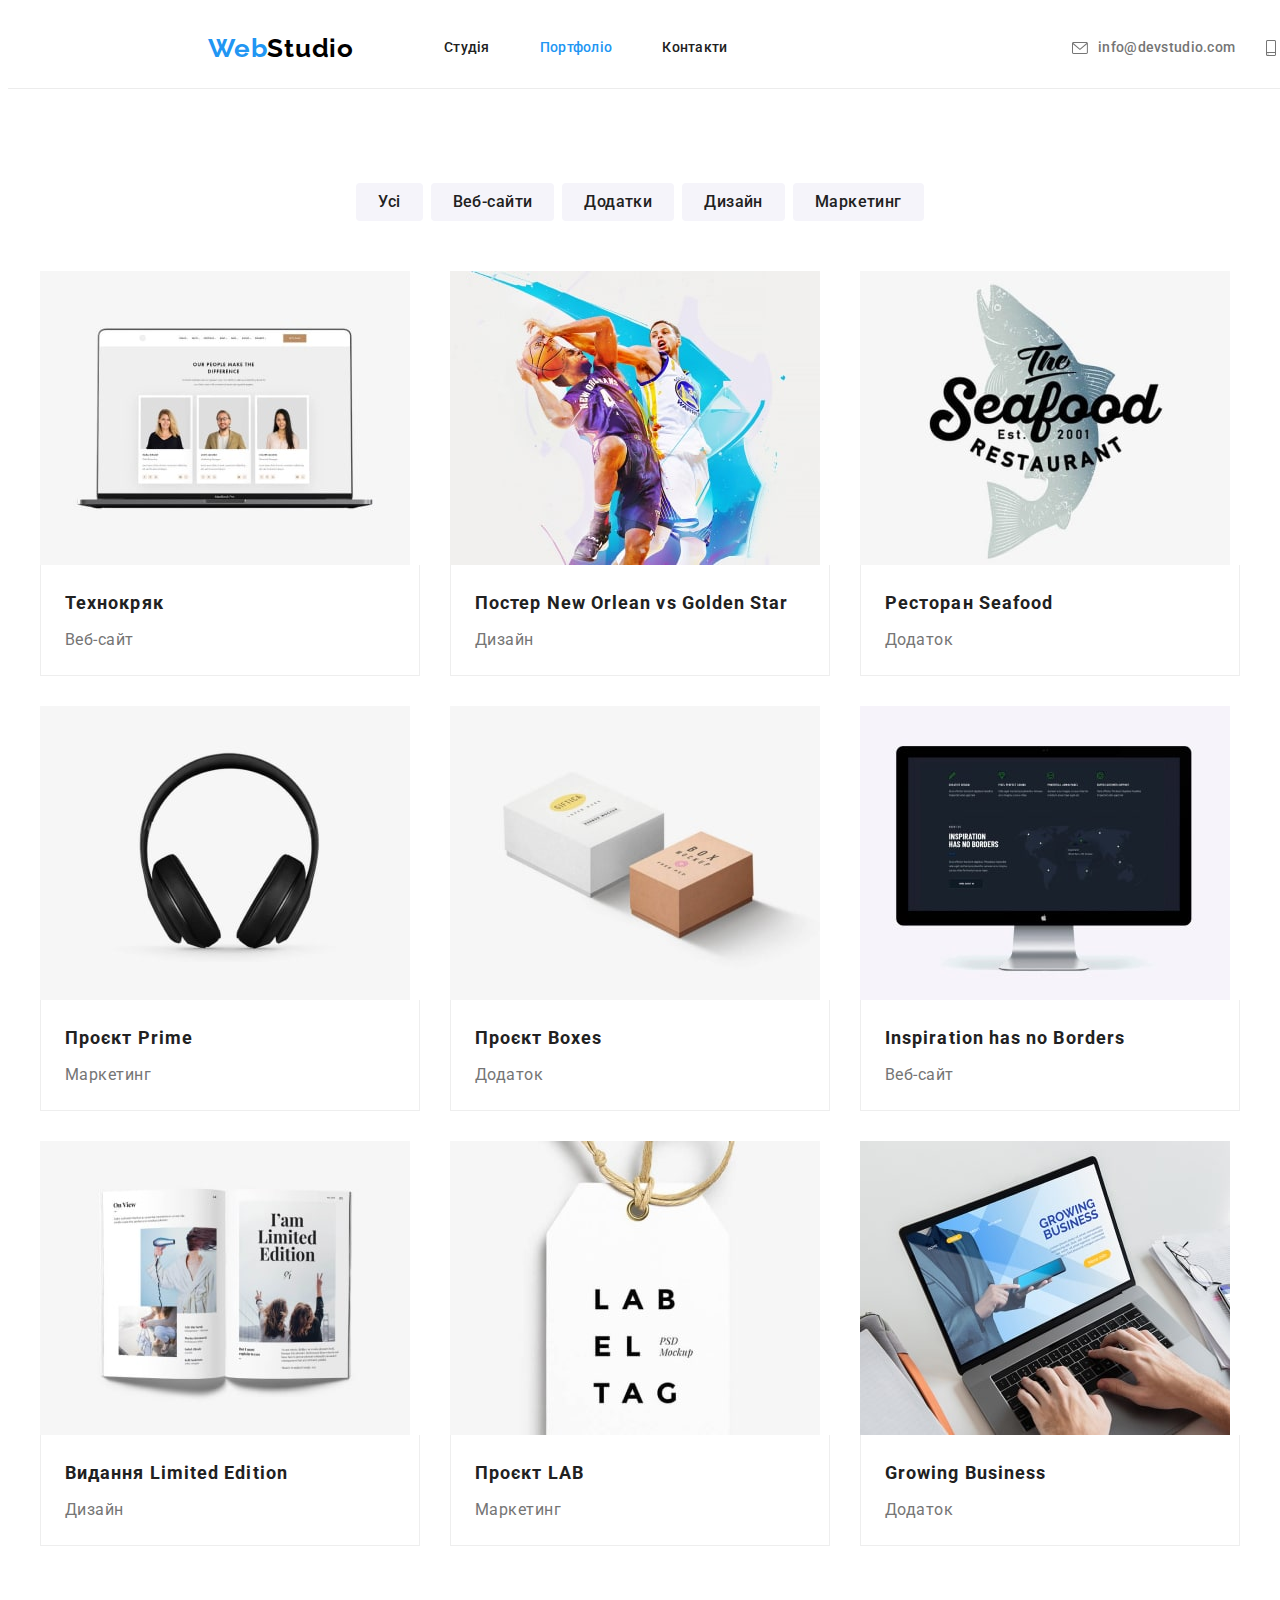
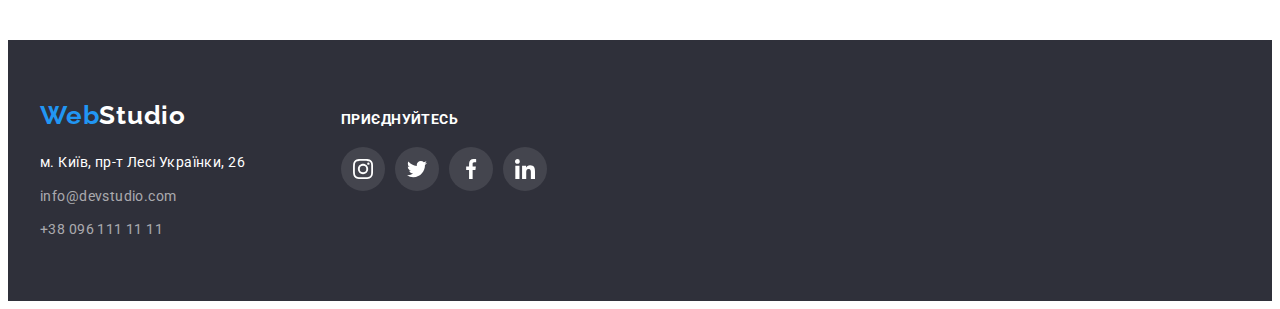
==== commit 422b5e2f: "наче всі правки" ====
--- a/portfolio.html
+++ b/portfolio.html
@@ -48,7 +48,7 @@
 
           <li>
             <a class="link header-contact" href="tel:+380961111111"
-              ><svg class="svg-tel" width="16" height="12">
+              ><svg class="svg-tel" width="12" height="16">
                 <use href="./images/icons.svg#icon-smartphone"></use></svg
               >+38 096 111 11 11</a
             >
@@ -173,67 +173,63 @@
     </main>
     <!-- Футер -->
     <footer class="footer">
-      <div class="container">
-        <div class="footer-wrap">
-          <div class="left-colum-footer">
-            <a class="logo-footer link" href="./index.html"
-              ><span class="logo-web">Web</span>Studio</a
-            >
-
-            <address class="adress">
-              <ul class="list">
-                <li class="adress-item">
-                  <a
-                    class="fiz-adress link"
-                    href="https://goo.gl/maps/s4aSejZRAGrqeDKE9"
-                    target="_blank"
-                    rel="noreferrer noopener"
-                    >м. Київ, пр-т Лесі Українки, 26</a
-                  >
-                </li>
-                <li class="adress-item">
-                  <a class="footer-mail-phoneess link" href="mailto:info@devstudio.com"
-                    >info@devstudio.com</a
-                  >
-                </li>
-                <li class="adress-item">
-                  <a class="footer-mail-phoneess link" href="tel:+380961111111"
-                    >+38 096 111 11 11</a
-                  >
-                </li>
-              </ul>
-            </address>
-          </div>
-
-          <div class="right-colum-footer">
-            <h3 class="title-join">приєднуйтесь</h3>
-            <ul class="list soc-list-footer">
-              <li class="soc-item-footer">
-                <a href="" class="soc-item-link-footer"
-                  ><svg width="20px" height="20px" class="ins-foo">
-                    <use href="./images/icons.svg#icon-ins"></use></svg
-                ></a>
+      <div class="container footer-wrap">
+        <div class="footer-column-contact">
+          <a class="logo-footer link" href="./index.html"
+            ><span class="logo-web">Web</span>Studio</a
+          >
+
+          <address class="adress">
+            <ul class="list">
+              <li class="adress-item">
+                <a
+                  class="fiz-adress link"
+                  href="https://goo.gl/maps/s4aSejZRAGrqeDKE9"
+                  target="_blank"
+                  rel="noreferrer noopener"
+                  >м. Київ, пр-т Лесі Українки, 26</a
+                >
               </li>
-              <li class="soc-item-footer">
-                <a href="" class="soc-item-link-footer"
-                  ><svg width="20px" height="20px" class="twi-foo">
-                    <use href="./images/icons.svg#icon-twi"></use></svg
-                ></a>
+              <li class="adress-item">
+                <a class="footer-mail-phoneess link" href="mailto:info@devstudio.com"
+                  >info@devstudio.com</a
+                >
               </li>
-              <li class="soc-item-footer">
-                <a href="" class="soc-item-link-footer"
-                  ><svg width="20px" height="20px" class="fac-foo">
-                    <use href="./images/icons.svg#icon-fac"></use></svg
-                ></a>
-              </li>
-              <li class="soc-item-footer">
-                <a href="" class="soc-item-link-footer"
-                  ><svg width="20px" height="20px" class="lin-foo">
-                    <use href="./images/icons.svg#icon-lin"></use></svg
-                ></a>
+              <li class="adress-item">
+                <a class="footer-mail-phoneess link" href="tel:+380961111111">+38 096 111 11 11</a>
               </li>
             </ul>
-          </div>
+          </address>
+        </div>
+
+        <div class="footer-column-join">
+          <p class="title-join">приєднуйтесь</p>
+          <ul class="list soc-list-footer">
+            <li class="soc-item-footer">
+              <a href="" class="soc-item-link-footer"
+                ><svg width="20px" height="20px" class="ins-foo">
+                  <use href="./images/icons.svg#icon-ins"></use></svg
+              ></a>
+            </li>
+            <li class="soc-item-footer">
+              <a href="" class="soc-item-link-footer"
+                ><svg width="20px" height="20px" class="twi-foo">
+                  <use href="./images/icons.svg#icon-twi"></use></svg
+              ></a>
+            </li>
+            <li class="soc-item-footer">
+              <a href="" class="soc-item-link-footer"
+                ><svg width="20px" height="20px" class="fac-foo">
+                  <use href="./images/icons.svg#icon-fac"></use></svg
+              ></a>
+            </li>
+            <li class="soc-item-footer">
+              <a href="" class="soc-item-link-footer"
+                ><svg width="20px" height="20px" class="lin-foo">
+                  <use href="./images/icons.svg#icon-lin"></use></svg
+              ></a>
+            </li>
+          </ul>
         </div>
       </div>
     </footer>
--- a/css/style.css
+++ b/css/style.css
@@ -88,6 +88,8 @@
 /* ====HEADER ====*/
 .heder-section {
   border-bottom: 1px solid var(--border-heder);
+  width: 1600px;
+  margin: 0 auto;
 }
 
 .header-nav {
@@ -162,6 +164,8 @@
   line-height: 1.14;
   letter-spacing: 0.02em;
   color: #757575;
+  display: flex;
+  align-items: center;
 }
 
 .svg-envelope {
@@ -204,6 +208,8 @@
 
   background-image: linear-gradient(to right, rgba(47, 48, 58, 0.4), rgba(47, 48, 58, 0.4)),
     url(../images/hero.jpg);
+  background-repeat: no-repeat;
+  background-size: cover;
 }
 
 .button-hero {
@@ -253,8 +259,11 @@
   border-radius: 4px;
   justify-content: center;
   background-color: var(--icon-benefit);
-  padding: 25px 102px;
+  /* padding: 25px 102px; */
   margin-bottom: 30px;
+  width: 270px;
+  height: 120px;
+  align-items: center;
 }
 
 .title {
@@ -410,23 +419,7 @@
   color: var(--svg-client);
 }
 
-.client1 {
-  fill: currentColor;
-}
-.client2 {
-  fill: currentColor;
-}
-.client3 {
-  fill: currentColor;
-}
-.client4 {
-  fill: currentColor;
-}
-
-.client5 {
-  fill: currentColor;
-}
-.client6 {
+.client {
   fill: currentColor;
 }
 
@@ -442,8 +435,8 @@
   padding-top: 60px;
   padding-bottom: 60px;
   background-color: var(--footer-bkg);
-  width: 1600px;
-  margin: 0 auto;
+  /* width: 1600px;
+  margin: 0 auto; */
 }
 
 .logo-footer {
@@ -494,17 +487,16 @@
 
 .footer-wrap {
   display: flex;
-  gap: 70px;
   align-items: baseline;
 }
 
+.footer-column-contact {
+  margin-right: 70px;
+  width: 231px;
+}
+
 .title-join {
-  font-family: 'Roboto';
-  font-style: normal;
-  font-weight: 700;
-  font-size: 14px;
-  line-height: 1.14;
-  letter-spacing: 0.03em;
+  font-weight: 700;
   text-transform: uppercase;
   color: var(--title-join);
   margin-bottom: 20px;
@@ -624,9 +616,8 @@
   display: block;
 }
 
-.card-portfolio:hover {
-  /* .card-portfolio:focus { */
-  color: red;
+.card-portfolio:hover,
+.card-portfolio:focus {
   box-shadow: 0px 1px 1px rgba(0, 0, 0, 0.12), 0px 4px 4px rgba(0, 0, 0, 0.06),
     1px 4px 6px rgba(0, 0, 0, 0.16);
 }
